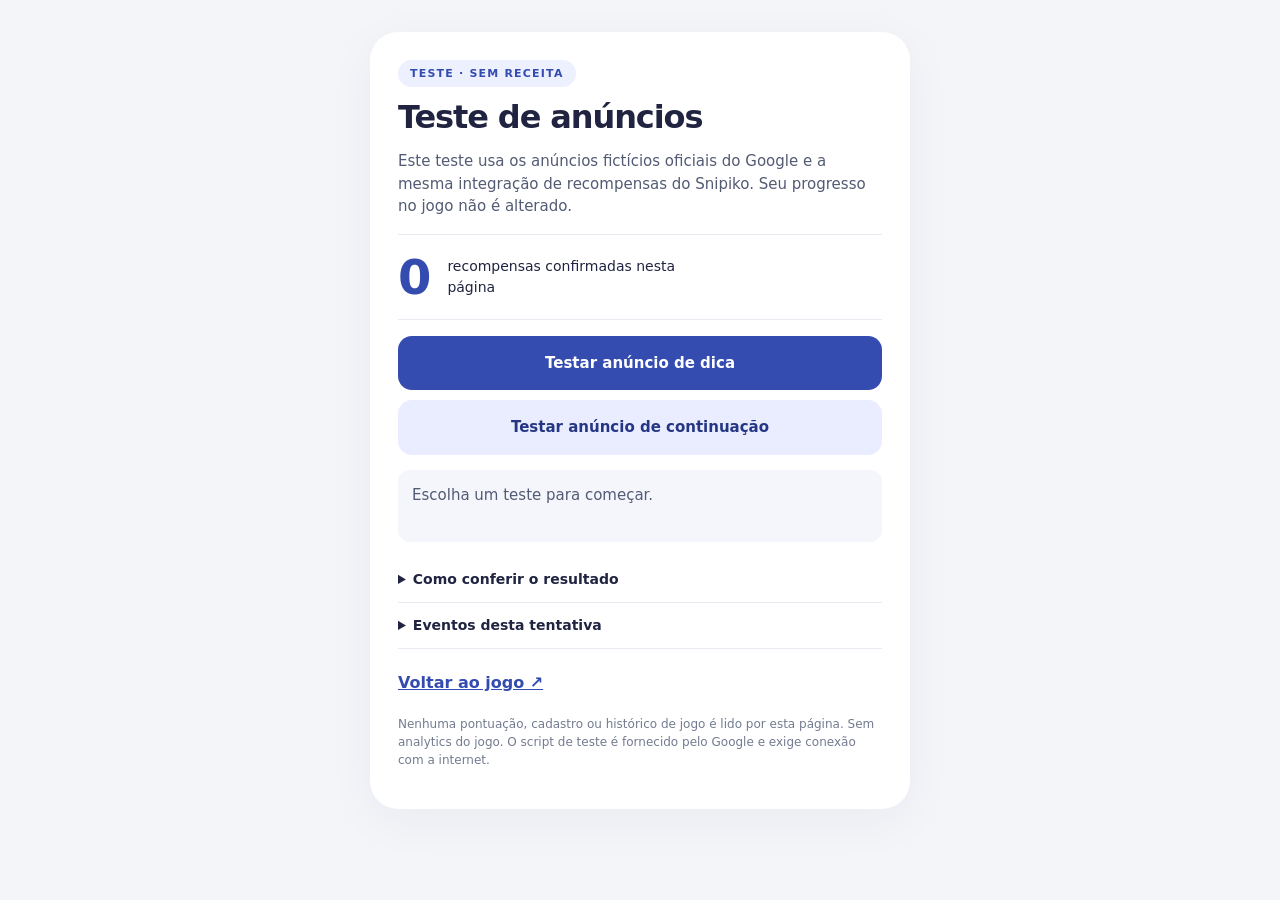
==== ads-test/index.html @ 0be63d07 "Add isolated Google H5 test ads page" ====
<!doctype html>
<html lang="pt-BR">
  <head>
    <meta charset="utf-8" />
    <meta name="viewport" content="width=device-width, initial-scale=1, viewport-fit=cover" />
    <meta name="robots" content="noindex,nofollow" />
    <meta name="theme-color" content="#344bb0" />
    <title>Snipiko — teste de anúncios</title>
    <link rel="icon" type="image/svg+xml" href="./icon.svg" />
    <script type="module" crossorigin src="./assets/ads-CGec6TsD.js"></script>
    <link rel="modulepreload" crossorigin href="./assets/preload-helper-DMGCcr4D.js">
    <link rel="stylesheet" crossorigin href="./assets/ads-gfXfiv1Y.css">
  </head>
  <body>
    <main id="app">
      <span class="badge">TESTE · SEM RECEITA</span>
      <h1>Teste de anúncios</h1>
      <p>Este teste usa os anúncios fictícios oficiais do Google e a mesma integração de recompensas do Snipiko. Seu progresso no jogo não é alterado.</p>
      <div class="counter"><strong id="credits">0</strong><span>recompensas confirmadas nesta página</span></div>
      <div class="actions">
        <button id="hint" class="primary-button">Testar anúncio de dica</button>
        <button id="revive" class="primary-button secondary">Testar anúncio de continuação</button>
      </div>
      <p id="status" role="status" aria-live="polite">Escolha um teste para começar.</p>
      <details><summary>Como conferir o resultado</summary><ol><li>Aceite assistir quando a oferta aparecer.</li><li>Conclua o anúncio e feche-o: o contador deve aumentar uma vez.</li><li>Em outra tentativa, recuse a oferta ou feche antes de concluir: o contador não deve aumentar.</li><li>O modo de teste também alterna casos sem anúncio disponível. Isso é esperado.</li></ol><p>No iPhone, abra o link no Safari. Se um bloqueador impedir o anúncio, o teste deve informar indisponibilidade e liberar os botões.</p></details>
      <details><summary>Eventos desta tentativa</summary><ol id="events"></ol></details>
      <a class="back" href="https://cebakz.github.io/snipiko/">Voltar ao jogo ↗</a>
      <p class="note">Nenhuma pontuação, cadastro ou histórico de jogo é lido por esta página. Sem analytics do jogo. O script de teste é fornecido pelo Google e exige conexão com a internet.</p>
    </main>
  </body>
</html>
---- ads-test/assets/ads-gfXfiv1Y.css ----
:root{font-family:system-ui,-apple-system,sans-serif;color:#202441;background:#f4f5f9;font-synthesis:none;line-height:1.5}*{box-sizing:border-box}body{margin:0;padding:32px 16px}main{max-width:540px;margin:0 auto;background:#fff;border-radius:28px;padding:28px;box-shadow:0 12px 50px #2024410c}h1{font-size:32px;letter-spacing:-1.1px;margin:16px 0 10px;line-height:1.1}p{font-size:15px;color:#535b74}.badge{font-size:11px;font-weight:800;letter-spacing:1.2px;background:#edf0ff;color:#344bb0;border-radius:99px;padding:7px 12px}.counter{display:flex;align-items:center;gap:16px;padding:18px 0;margin:16px 0;border-block:1px solid #e9ebf2}.counter strong{font-size:48px;color:#344bb0;line-height:1}.counter span{max-width:230px;font-size:14px}.actions{display:grid;gap:10px}button{font:inherit;cursor:pointer;touch-action:manipulation}.primary-button{width:100%;border:0;border-radius:14px;background:#344bb0;color:#fff;padding:16px;font-size:15px;font-weight:700}.secondary{background:#e9edff;color:#253784}button:disabled{opacity:.55;cursor:wait}.text-button{display:block;margin:10px auto 0;border:0;background:none;color:#535b74;padding:10px;font-weight:600}#status{background:#f4f6fc;border-radius:12px;padding:14px;min-height:72px}details{border-bottom:1px solid #e9ebf2;padding:12px 0;font-size:14px}summary{cursor:pointer;font-weight:650}ol{padding-left:22px}li{margin:8px 0}.back{display:inline-block;margin-top:22px;color:#344bb0;font-weight:700}.note{font-size:12px;margin-top:20px;color:#737b90}dialog{border:0;border-radius:24px;max-width:430px;width:calc(100% - 32px);padding:26px;color:#202441;background:#fff;box-shadow:0 20px 100px #0004}dialog::backdrop{background:#202441aa}dialog h2{margin-top:0;font-size:26px;line-height:1.15}dialog .dialog-note{background:#edf0ff;padding:10px;border-radius:10px}@media(max-width:400px){body{padding:16px 10px}main{padding:22px 18px}h1{font-size:28px}}
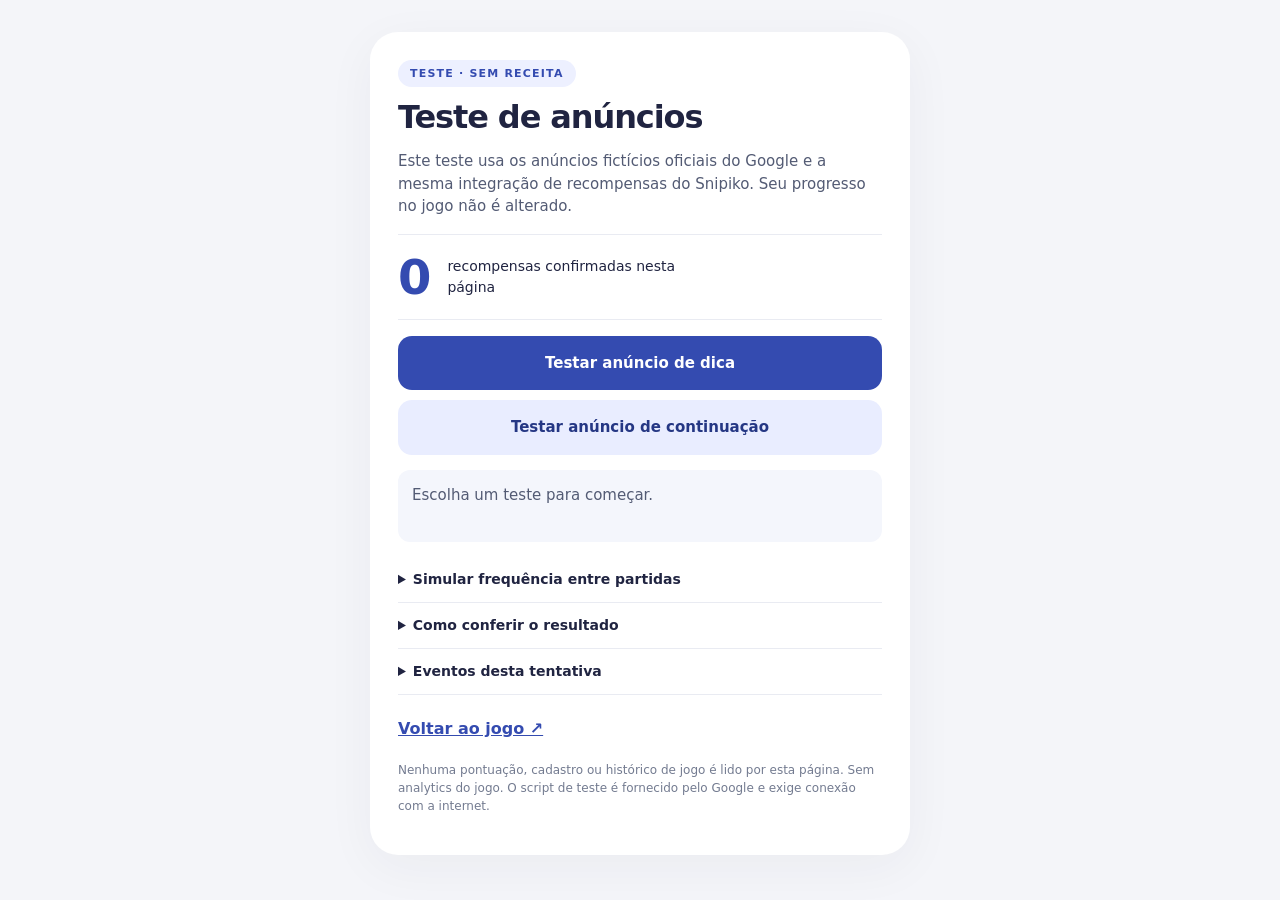
==== commit d263e84b: "Add shared three-minute ad cadence simulator" ====
--- a/ads-test/index.html
+++ b/ads-test/index.html
@@ -7,7 +7,7 @@
     <meta name="theme-color" content="#344bb0" />
     <title>Snipiko — teste de anúncios</title>
     <link rel="icon" type="image/svg+xml" href="./icon.svg" />
-    <script type="module" crossorigin src="./assets/ads-CGec6TsD.js"></script>
+    <script type="module" crossorigin src="./assets/ads-55AMbgbQ.js"></script>
     <link rel="modulepreload" crossorigin href="./assets/preload-helper-DMGCcr4D.js">
     <link rel="stylesheet" crossorigin href="./assets/ads-gfXfiv1Y.css">
   </head>
@@ -22,6 +22,17 @@
         <button id="revive" class="primary-button secondary">Testar anúncio de continuação</button>
       </div>
       <p id="status" role="status" aria-live="polite">Escolha um teste para começar.</p>
+      <details class="cadence-test"><summary>Simular frequência entre partidas</summary>
+        <p>Este relógio é só da simulação. No jogo, contam minutos reais de jogo ativo, sem menus, tutorial ou anúncios.</p>
+        <p id="cadence-clock" role="status">Preparando simulador…</p>
+        <div class="actions">
+          <button id="add-minute" class="primary-button secondary">Somar 1 minuto de jogo</button>
+          <button id="classic-replay" class="primary-button secondary">Perdi no Clássico: jogar novamente</button>
+          <button id="journey-win" class="primary-button secondary">Venci uma fase: próxima fase</button>
+          <button id="journey-loss" class="primary-button secondary">Perdi na Jornada: tentar novamente</button>
+        </div>
+        <p>A vitória na Jornada exige duas fases concluídas desde o último anúncio. Derrotas permitem uma tentativa ao recomeçar, respeitando o intervalo. A disponibilidade do Google ainda pode impedir a exibição.</p>
+      </details>
       <details><summary>Como conferir o resultado</summary><ol><li>Aceite assistir quando a oferta aparecer.</li><li>Conclua o anúncio e feche-o: o contador deve aumentar uma vez.</li><li>Em outra tentativa, recuse a oferta ou feche antes de concluir: o contador não deve aumentar.</li><li>O modo de teste também alterna casos sem anúncio disponível. Isso é esperado.</li></ol><p>No iPhone, abra o link no Safari. Se um bloqueador impedir o anúncio, o teste deve informar indisponibilidade e liberar os botões.</p></details>
       <details><summary>Eventos desta tentativa</summary><ol id="events"></ol></details>
       <a class="back" href="https://cebakz.github.io/snipiko/">Voltar ao jogo ↗</a>
